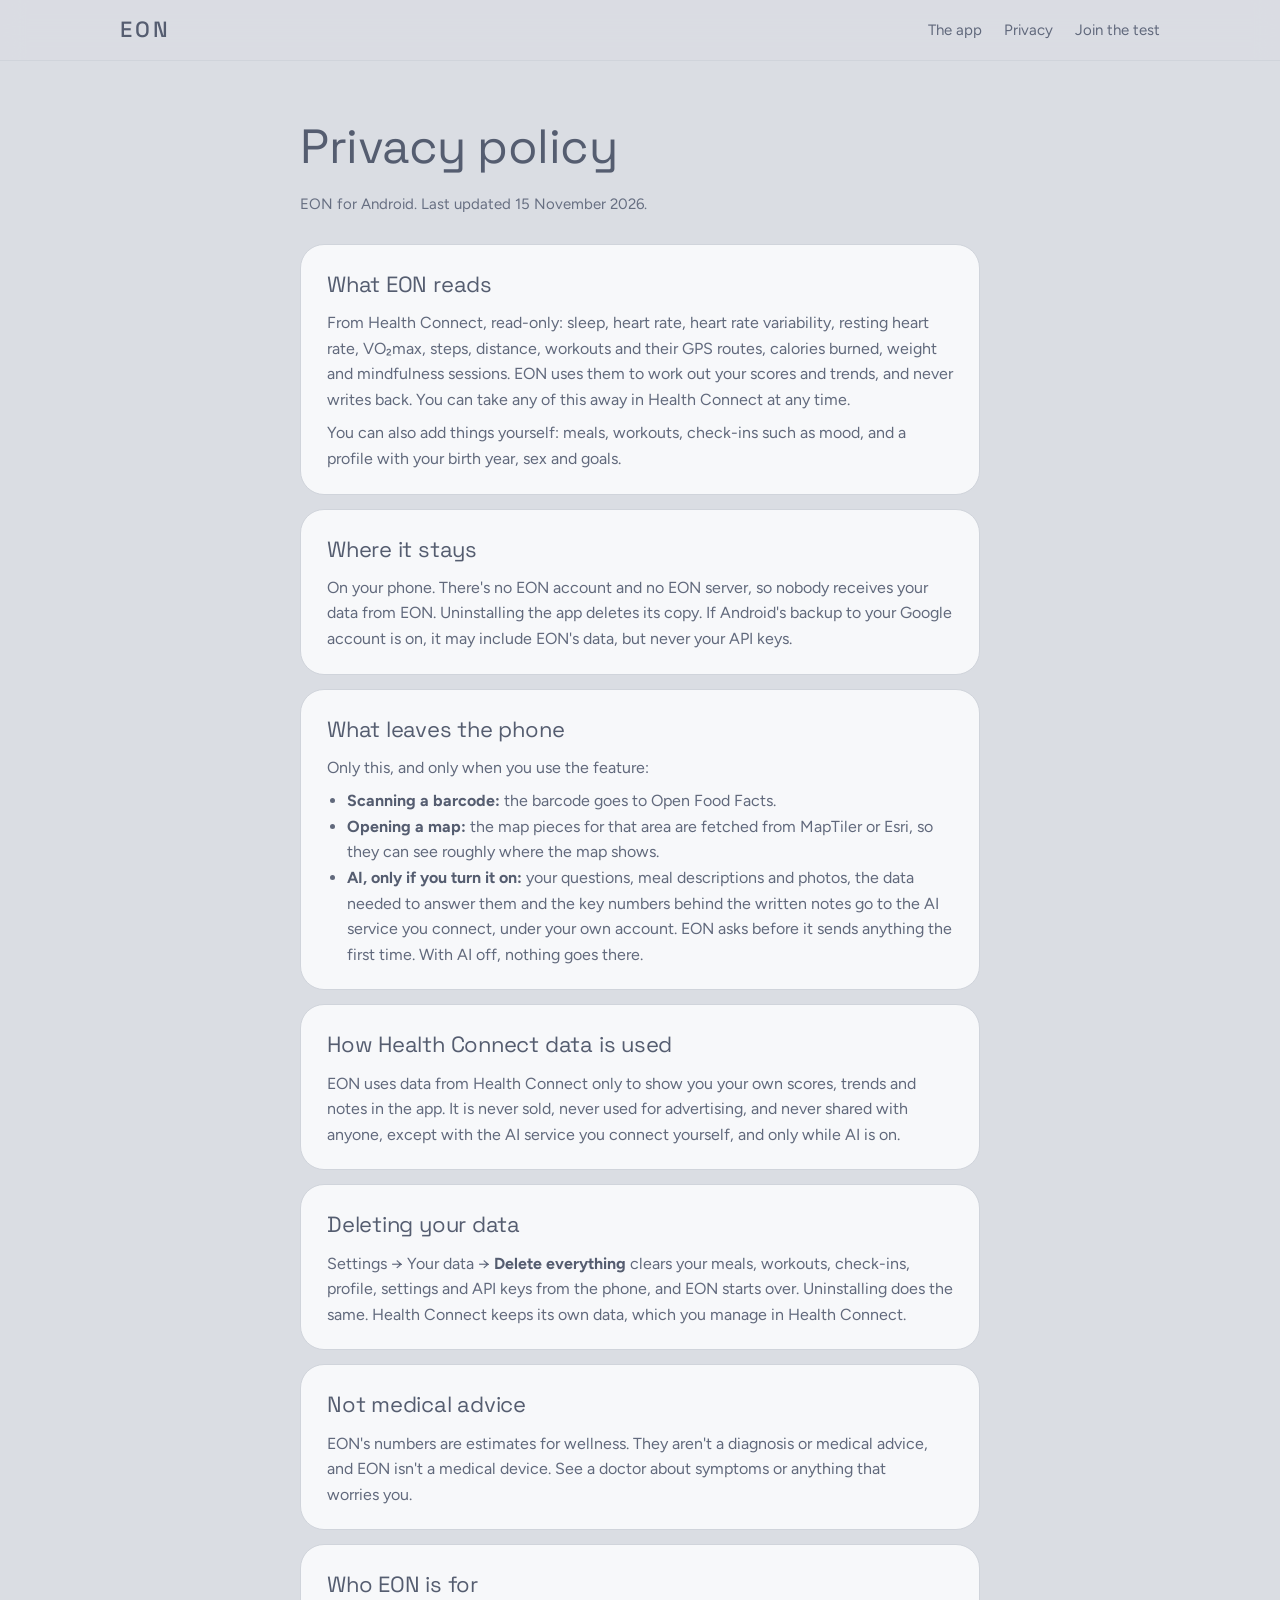
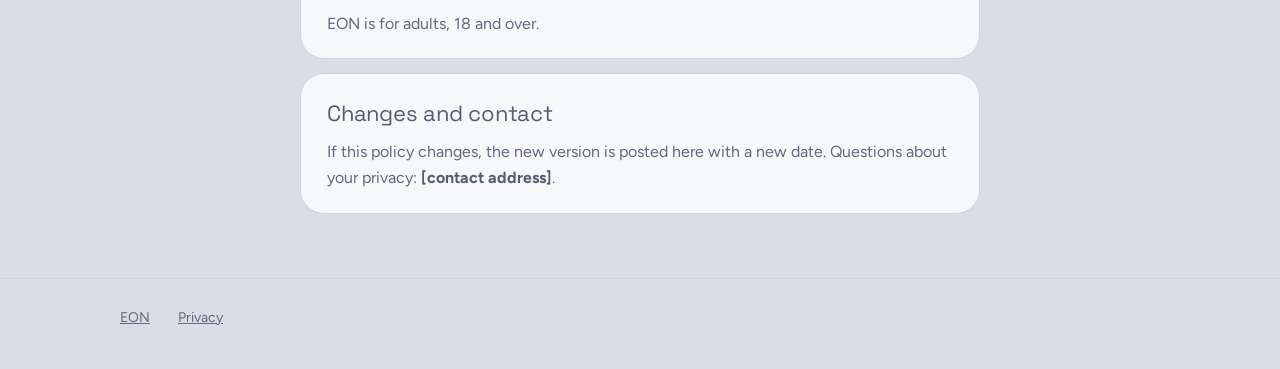
==== privacy.html @ 042eff28 "EON site: product page and privacy policy in the app's design, demo-data screenshots Co-Authored-By:" ====
<!doctype html>
<html lang="en">
  <head>
    <meta charset="utf-8" />
    <meta name="viewport" content="width=device-width, initial-scale=1" />
    <title>EON privacy policy</title>
    <meta name="description" content="What EON reads, where it stays and what leaves your phone." />
    <meta name="theme-color" content="#1c1d22" media="(prefers-color-scheme: dark)" />
    <meta name="theme-color" content="#dadde3" media="(prefers-color-scheme: light)" />
    <link rel="preconnect" href="https://fonts.googleapis.com" />
    <link rel="preconnect" href="https://fonts.gstatic.com" crossorigin />
    <link
      href="https://fonts.googleapis.com/css2?family=Space+Grotesk:wght@300;400;500&family=Figtree:wght@400;500;600;700&display=swap"
      rel="stylesheet"
    />
    <link rel="stylesheet" href="style.css" />
  </head>
  <body>
    <header class="top">
      <div class="wrap">
        <a class="word" href="./">EON</a>
        <nav>
          <a class="wide" href="./#launch">The app</a>
          <a href="privacy.html">Privacy</a>
          <a href="./#join">Join the test</a>
        </nav>
      </div>
    </header>

    <main class="wrap doc">
      <h1>Privacy policy</h1>
      <p class="date">EON for Android. Last updated 15 November 2026.</p>

      <section>
        <h2>What EON reads</h2>
        <p>
          From Health Connect, read-only: sleep, heart rate, heart rate variability, resting heart rate, VO₂max,
          steps, distance, workouts and their GPS routes, calories burned, weight and mindfulness sessions. EON uses
          them to work out your scores and trends, and never writes back. You can take any of this away in Health
          Connect at any time.
        </p>
        <p>
          You can also add things yourself: meals, workouts, check-ins such as mood, and a profile with your birth
          year, sex and goals.
        </p>
      </section>

      <section>
        <h2>Where it stays</h2>
        <p>
          On your phone. There's no EON account and no EON server, so nobody receives your data from EON.
          Uninstalling the app deletes its copy. If Android's backup to your Google account is on, it may include
          EON's data, but never your API keys.
        </p>
      </section>

      <section>
        <h2>What leaves the phone</h2>
        <p>Only this, and only when you use the feature:</p>
        <ul>
          <li><b>Scanning a barcode:</b> the barcode goes to Open Food Facts.</li>
          <li>
            <b>Opening a map:</b> the map pieces for that area are fetched from MapTiler or Esri, so they can see
            roughly where the map shows.
          </li>
          <li>
            <b>AI, only if you turn it on:</b> your questions, meal descriptions and photos, the data needed to answer
            them and the key numbers behind the written notes go to the AI service you connect, under your own
            account. EON asks before it sends anything the first time. With AI off, nothing goes there.
          </li>
        </ul>
      </section>

      <section>
        <h2>How Health Connect data is used</h2>
        <p>
          EON uses data from Health Connect only to show you your own scores, trends and notes in the app. It is never
          sold, never used for advertising, and never shared with anyone, except with the AI service you connect
          yourself, and only while AI is on.
        </p>
      </section>

      <section>
        <h2>Deleting your data</h2>
        <p>
          Settings → Your data → <b>Delete everything</b> clears your meals, workouts, check-ins, profile, settings and
          API keys from the phone, and EON starts over. Uninstalling does the same. Health Connect keeps its own data,
          which you manage in Health Connect.
        </p>
      </section>

      <section>
        <h2>Not medical advice</h2>
        <p>
          EON's numbers are estimates for wellness. They aren't a diagnosis or medical advice, and EON isn't a medical
          device. See a doctor about symptoms or anything that worries you.
        </p>
      </section>

      <section>
        <h2>Who EON is for</h2>
        <p>EON is for adults, 18 and over.</p>
      </section>

      <section>
        <h2>Changes and contact</h2>
        <p>
          If this policy changes, the new version is posted here with a new date. Questions about your privacy:
          <b>[contact address]</b>.
        </p>
      </section>
    </main>

    <footer>
      <div class="wrap">
        <a href="./">EON</a>
        <a href="privacy.html">Privacy</a>
      </div>
    </footer>
  </body>
</html>
---- style.css ----
/* EON's own design, copied from the app's src/theme.ts: the same grounds, greys, area colours and
   type. Dark is the default, as in the app; daylight follows the visitor's system setting. */
*,
*::before,
*::after {
  box-sizing: border-box;
}

:root {
  color-scheme: dark;
  --sunk: #16171b;
  --bg: #1c1d22;
  --well: #212228;
  --card: #272930;
  --raised: #30333b;
  --line: #383b45;
  --dim: #9da1ad;
  --sub: #bec2cc;
  --body: #dde0e7;
  --ink: #f5f6f9;
  --flare: #ffb45c;
  --ember: #e2531c;
  /* the four areas: activity, health, calm (sleep), food */
  --active: #5fd39a;
  --health: #ff6b8b;
  --calm: #6f9bff;
  --food: #e8c07d;
  /* how strongly the areas tint and glow a card */
  --wash: 0.16;
  --glow: 0.28;
  --shadow: 0 1px 0 rgba(255, 255, 255, 0.04) inset, 0 12px 40px rgba(0, 0, 0, 0.35);
  --display: 'Space Grotesk', Figtree, sans-serif;
  --text: Figtree, system-ui, sans-serif;
}

@media (prefers-color-scheme: light) {
  :root {
    color-scheme: light;
    --sunk: #cdd1d8;
    --bg: #dadde3;
    --well: #d3d7dd;
    --card: #f7f8fa;
    --raised: #e3e6eb;
    --line: #d0d4db;
    --dim: #676f82;
    --sub: #61697c;
    --body: #5b6377;
    --ink: #555d70;
    --flare: #9d3710;
    --ember: #b8431a;
    --active: #0d673b;
    --health: #a72645;
    --calm: #2d55ae;
    --food: #795118;
    --wash: 0.12;
    --glow: 0.22;
    --shadow: 0 1px 2px rgba(74, 80, 104, 0.12), 0 14px 40px rgba(74, 80, 104, 0.16);
  }
}

html {
  background: var(--bg);
  scroll-behavior: smooth;
}
body {
  margin: 0;
  background: var(--bg);
  color: var(--body);
  font-family: var(--text);
  font-size: 17px;
  line-height: 1.6;
  -webkit-font-smoothing: antialiased;
}
img {
  display: block;
  max-width: 100%;
  height: auto;
}
a {
  color: var(--ink);
}
h1,
h2,
h3 {
  font-family: var(--display);
  font-weight: 400;
  color: var(--ink);
  letter-spacing: -0.01em;
  text-wrap: balance;
}
p {
  text-wrap: pretty;
}

.wrap {
  max-width: 1080px;
  margin: 0 auto;
  padding: 0 20px;
}

/* ---- top bar ---- */
.top {
  position: sticky;
  top: 0;
  z-index: 10;
  background: color-mix(in srgb, var(--bg) 86%, transparent);
  backdrop-filter: blur(12px);
  border-bottom: 1px solid var(--line);
}
.top .wrap {
  display: flex;
  align-items: center;
  gap: 24px;
  height: 60px;
}
.word {
  font-family: var(--display);
  font-size: 22px;
  font-weight: 500;
  letter-spacing: 0.14em;
  color: var(--ink);
  text-decoration: none;
}
.top nav {
  margin-left: auto;
  display: flex;
  gap: 22px;
  font-size: 15px;
}
.top nav a {
  color: var(--sub);
  text-decoration: none;
}
.top nav a:hover {
  color: var(--ink);
}

/* ---- hero ---- */
.hero {
  display: grid;
  grid-template-columns: 1.1fr 0.9fr;
  gap: 48px;
  align-items: center;
  padding: 72px 0 40px;
}
.hero h1 {
  font-size: clamp(40px, 6vw, 64px);
  line-height: 1.05;
  margin: 0;
}
.hero h1 em {
  font-style: normal;
  color: var(--flare);
}
.lede {
  font-size: 19px;
  color: var(--sub);
  margin: 22px 0 30px;
  max-width: 34em;
}
.button {
  display: inline-block;
  padding: 14px 24px;
  border-radius: 999px;
  background: var(--ink);
  color: var(--bg);
  font-weight: 600;
  text-decoration: none;
}
.note {
  display: block;
  margin-top: 12px;
  font-size: 14px;
  color: var(--dim);
}

/* a screenshot in a phone's rounded frame */
.phone {
  display: block;
  width: 100%;
  border-radius: 34px;
  overflow: hidden;
  border: 6px solid var(--sunk);
  box-shadow: var(--shadow);
  background: var(--sunk);
  max-width: 330px;
  margin: 0 auto;
}
.hero .phone {
  max-width: 340px;
  box-shadow: var(--shadow), 0 0 120px rgba(226, 83, 28, calc(var(--glow) * 0.8));
}

/* ---- three plain facts under the hero ---- */
.facts {
  display: grid;
  grid-template-columns: repeat(3, 1fr);
  gap: 16px;
  padding: 24px 0 64px;
}
.fact {
  background: var(--card);
  border: 1px solid var(--line);
  border-radius: 24px;
  padding: 20px 22px;
}
.fact b {
  display: block;
  font-family: var(--display);
  font-weight: 500;
  font-size: 18px;
  color: var(--ink);
}
.fact span {
  font-size: 15px;
  color: var(--sub);
}

/* ---- the four tabs ---- */
.area {
  --hue: var(--active);
  display: grid;
  grid-template-columns: 1fr 1fr;
  gap: 48px;
  align-items: center;
  margin: 0 0 32px;
  padding: 48px;
  border-radius: 32px;
  border: 1px solid color-mix(in srgb, var(--hue) 30%, var(--line));
  background:
    radial-gradient(120% 80% at 0% 0%, color-mix(in srgb, var(--hue) calc(var(--wash) * 100%), transparent), transparent 70%),
    var(--card);
  box-shadow: var(--shadow);
}
.area.flip .copy {
  order: 2;
}
.area .phone {
  box-shadow: var(--shadow), 0 0 90px color-mix(in srgb, var(--hue) calc(var(--glow) * 100%), transparent);
}
.kicker {
  font-size: 14px;
  font-weight: 600;
  letter-spacing: 0.08em;
  text-transform: uppercase;
  color: var(--hue);
}
.area h2 {
  font-size: clamp(30px, 4vw, 40px);
  line-height: 1.1;
  margin: 8px 0 16px;
}
.area ul {
  margin: 18px 0 0;
  padding: 0;
  list-style: none;
}
.area li {
  padding: 10px 0;
  border-top: 1px solid var(--line);
  color: var(--sub);
  font-size: 16px;
}
.area li b {
  color: var(--ink);
  font-weight: 600;
}
.launch {
  --hue: var(--health);
}
.probe {
  --hue: var(--calm);
}
.thrust {
  --hue: var(--active);
}
.orbit {
  --hue: var(--flare);
}

/* ---- privacy and AI ---- */
.band {
  padding: 56px 0 24px;
}
.band h2 {
  font-size: clamp(30px, 4vw, 40px);
  margin: 0 0 8px;
}
.band > p {
  color: var(--sub);
  max-width: 40em;
  margin: 0 0 28px;
}
.cards {
  display: grid;
  grid-template-columns: repeat(3, 1fr);
  gap: 16px;
}
.card {
  background: var(--card);
  border: 1px solid var(--line);
  border-radius: 24px;
  padding: 22px 24px;
}
.card h3 {
  font-size: 20px;
  margin: 0 0 6px;
}
.card p {
  margin: 0;
  font-size: 15px;
  color: var(--sub);
}

.join {
  margin: 56px 0 0;
  padding: 48px;
  border-radius: 32px;
  text-align: center;
  background:
    radial-gradient(90% 120% at 50% 0%, rgba(226, 83, 28, calc(var(--wash) * 1.1)), transparent 70%),
    var(--card);
  border: 1px solid var(--line);
}
.join h2 {
  font-size: clamp(30px, 4vw, 40px);
  margin: 0 0 10px;
}
.join p {
  color: var(--sub);
  max-width: 34em;
  margin: 0 auto 26px;
}

footer {
  margin-top: 64px;
  padding: 28px 0 40px;
  border-top: 1px solid var(--line);
  font-size: 14px;
  color: var(--dim);
}
footer .wrap {
  display: flex;
  flex-wrap: wrap;
  gap: 12px 28px;
}
footer a {
  color: var(--sub);
}
footer .fine {
  flex-basis: 100%;
}

/* ---- the privacy policy ---- */
.doc {
  max-width: 720px;
  padding-top: 48px;
}
.doc h1 {
  font-size: clamp(36px, 5vw, 48px);
  margin: 0 0 6px;
}
.doc .date {
  color: var(--dim);
  font-size: 15px;
  margin: 0 0 28px;
}
.doc section {
  background: var(--card);
  border: 1px solid var(--line);
  border-radius: 24px;
  padding: 22px 26px;
  margin: 0 0 14px;
}
.doc h2 {
  font-size: 22px;
  margin: 0 0 6px;
}
.doc section p,
.doc section li {
  color: var(--sub);
  font-size: 16px;
}
.doc section p {
  margin: 8px 0 0;
}
.doc b {
  color: var(--ink);
}
.doc ul {
  margin: 8px 0 0;
  padding-left: 20px;
}

/* ---- phones ---- */
@media (max-width: 820px) {
  body {
    font-size: 16px;
  }
  .top nav {
    gap: 16px;
    font-size: 14px;
  }
  .top nav .wide {
    display: none;
  }
  .hero,
  .area {
    grid-template-columns: 1fr;
    gap: 32px;
  }
  .hero {
    padding: 44px 0 24px;
  }
  .area {
    padding: 28px 22px;
    border-radius: 28px;
  }
  .area.flip .copy {
    order: 0;
  }
  .facts,
  .cards {
    grid-template-columns: 1fr;
  }
  .phone {
    max-width: 280px;
    border-radius: 30px;
  }
  .join {
    padding: 32px 22px;
  }
}
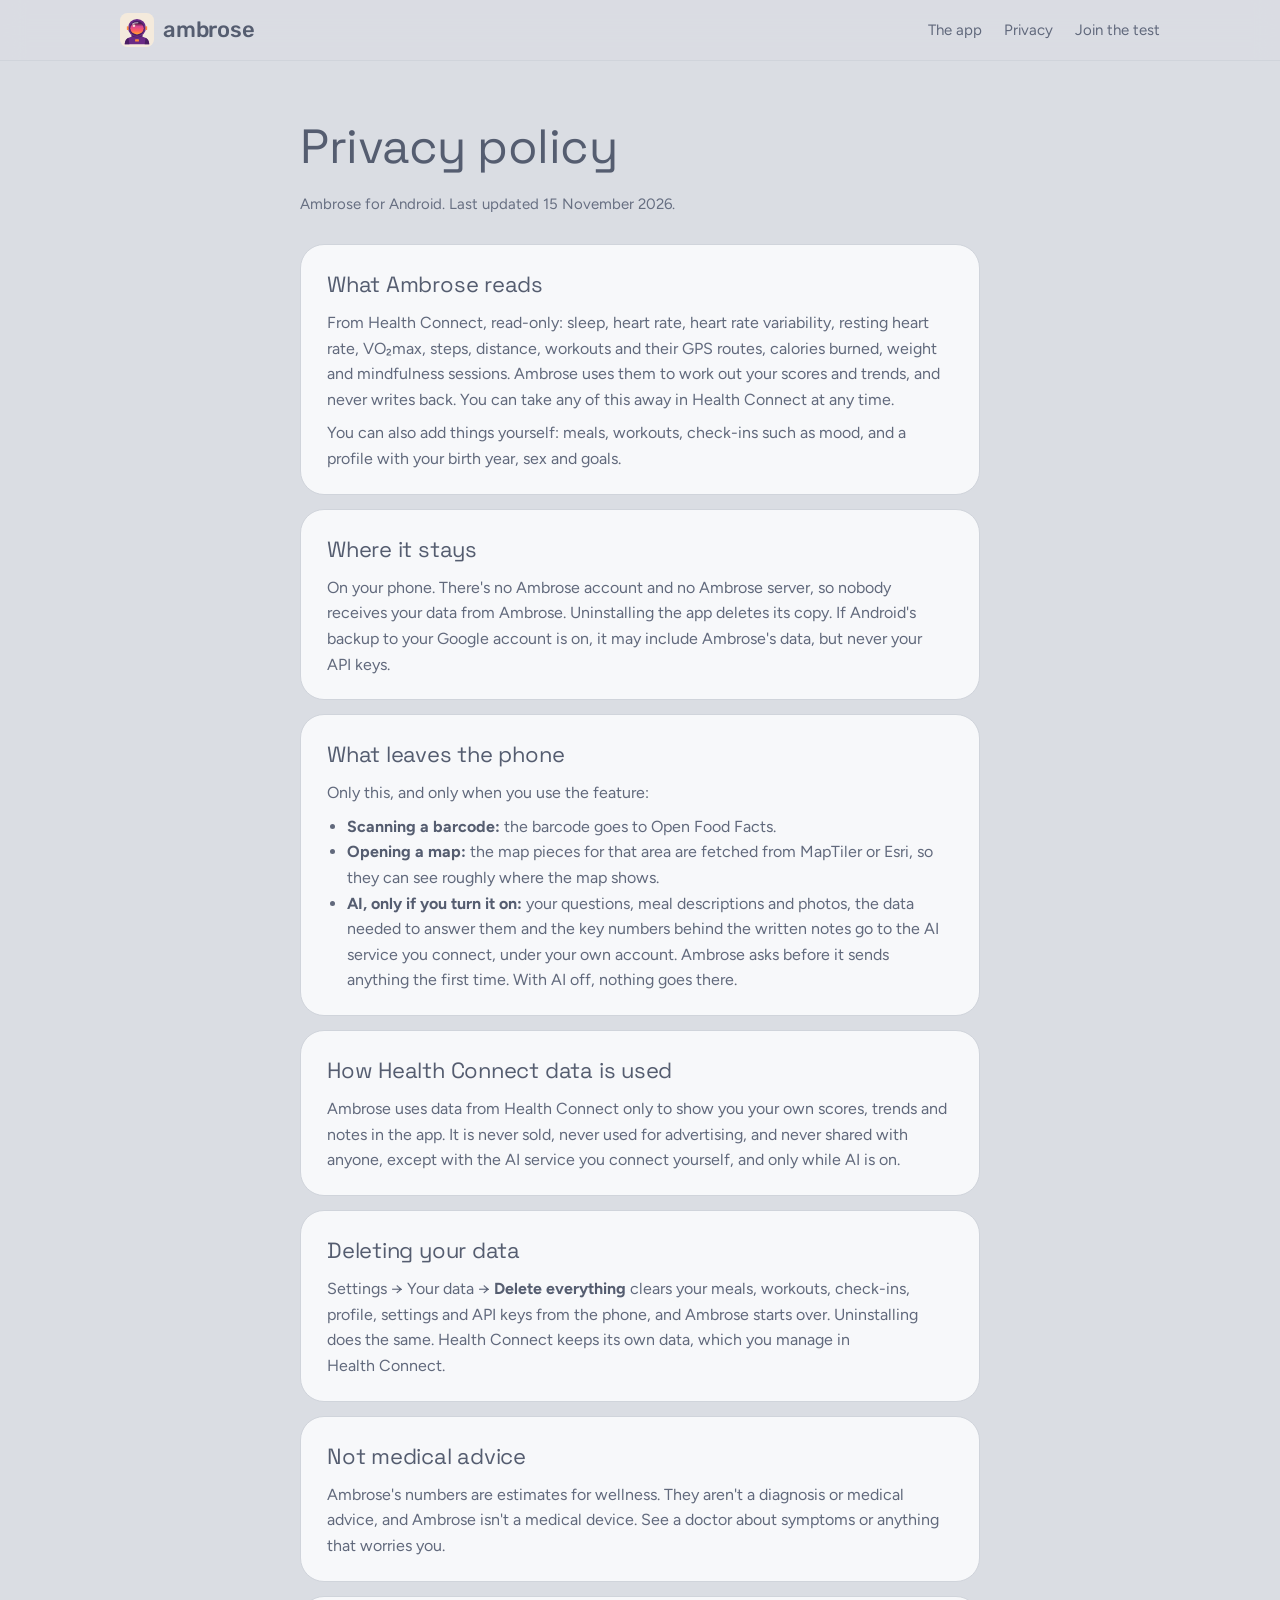
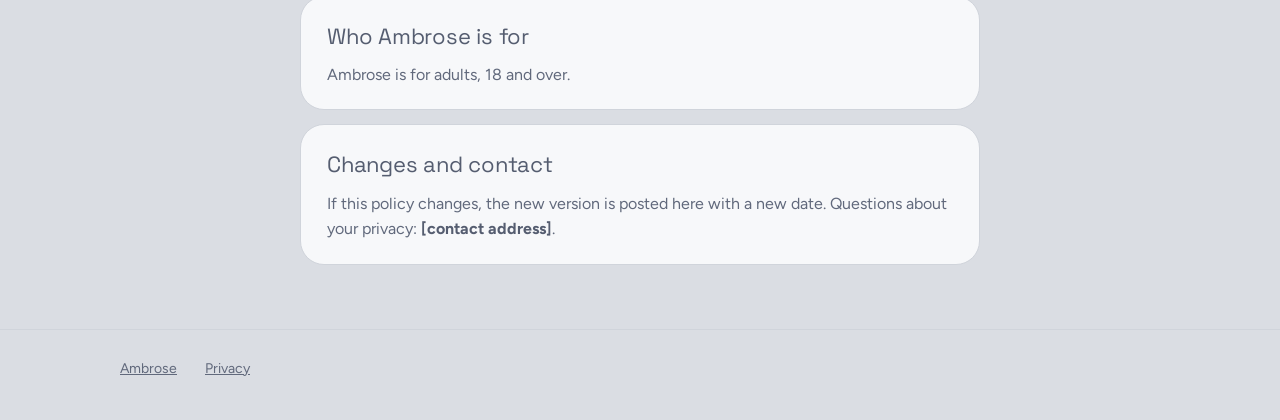
==== commit c8d7e219: "Ambrose: the site renamed, with the helmet mark and pictures of the current app Screenshots retaken " ====
--- a/privacy.html
+++ b/privacy.html
@@ -3,22 +3,23 @@
   <head>
     <meta charset="utf-8" />
     <meta name="viewport" content="width=device-width, initial-scale=1" />
-    <title>EON privacy policy</title>
-    <meta name="description" content="What EON reads, where it stays and what leaves your phone." />
+    <title>Ambrose privacy policy</title>
+    <meta name="description" content="What Ambrose reads, where it stays and what leaves your phone." />
     <meta name="theme-color" content="#1c1d22" media="(prefers-color-scheme: dark)" />
     <meta name="theme-color" content="#dadde3" media="(prefers-color-scheme: light)" />
     <link rel="preconnect" href="https://fonts.googleapis.com" />
     <link rel="preconnect" href="https://fonts.gstatic.com" crossorigin />
     <link
-      href="https://fonts.googleapis.com/css2?family=Space+Grotesk:wght@300;400;500&family=Figtree:wght@400;500;600;700&display=swap"
+      href="https://fonts.googleapis.com/css2?family=Space+Grotesk:wght@300;400;500&family=Figtree:wght@400;500;600;700&family=Rubik:wght@500;600&display=swap"
       rel="stylesheet"
     />
+    <link rel="icon" href="mark.svg" type="image/svg+xml" />
     <link rel="stylesheet" href="style.css" />
   </head>
   <body>
     <header class="top">
       <div class="wrap">
-        <a class="word" href="./">EON</a>
+        <a class="word" href="./"><img src="mark.svg" alt="" width="34" height="34" />ambrose</a>
         <nav>
           <a class="wide" href="./#launch">The app</a>
           <a href="privacy.html">Privacy</a>
@@ -29,13 +30,13 @@
 
     <main class="wrap doc">
       <h1>Privacy policy</h1>
-      <p class="date">EON for Android. Last updated 15 November 2026.</p>
+      <p class="date">Ambrose for Android. Last updated 15 November 2026.</p>
 
       <section>
-        <h2>What EON reads</h2>
+        <h2>What Ambrose reads</h2>
         <p>
           From Health Connect, read-only: sleep, heart rate, heart rate variability, resting heart rate, VO₂max,
-          steps, distance, workouts and their GPS routes, calories burned, weight and mindfulness sessions. EON uses
+          steps, distance, workouts and their GPS routes, calories burned, weight and mindfulness sessions. Ambrose uses
           them to work out your scores and trends, and never writes back. You can take any of this away in Health
           Connect at any time.
         </p>
@@ -48,9 +49,9 @@
       <section>
         <h2>Where it stays</h2>
         <p>
-          On your phone. There's no EON account and no EON server, so nobody receives your data from EON.
+          On your phone. There's no Ambrose account and no Ambrose server, so nobody receives your data from Ambrose.
           Uninstalling the app deletes its copy. If Android's backup to your Google account is on, it may include
-          EON's data, but never your API keys.
+          Ambrose's data, but never your API keys.
         </p>
       </section>
 
@@ -66,7 +67,7 @@
           <li>
             <b>AI, only if you turn it on:</b> your questions, meal descriptions and photos, the data needed to answer
             them and the key numbers behind the written notes go to the AI service you connect, under your own
-            account. EON asks before it sends anything the first time. With AI off, nothing goes there.
+            account. Ambrose asks before it sends anything the first time. With AI off, nothing goes there.
           </li>
         </ul>
       </section>
@@ -74,7 +75,7 @@
       <section>
         <h2>How Health Connect data is used</h2>
         <p>
-          EON uses data from Health Connect only to show you your own scores, trends and notes in the app. It is never
+          Ambrose uses data from Health Connect only to show you your own scores, trends and notes in the app. It is never
           sold, never used for advertising, and never shared with anyone, except with the AI service you connect
           yourself, and only while AI is on.
         </p>
@@ -84,7 +85,7 @@
         <h2>Deleting your data</h2>
         <p>
           Settings → Your data → <b>Delete everything</b> clears your meals, workouts, check-ins, profile, settings and
-          API keys from the phone, and EON starts over. Uninstalling does the same. Health Connect keeps its own data,
+          API keys from the phone, and Ambrose starts over. Uninstalling does the same. Health Connect keeps its own data,
           which you manage in Health Connect.
         </p>
       </section>
@@ -92,14 +93,14 @@
       <section>
         <h2>Not medical advice</h2>
         <p>
-          EON's numbers are estimates for wellness. They aren't a diagnosis or medical advice, and EON isn't a medical
+          Ambrose's numbers are estimates for wellness. They aren't a diagnosis or medical advice, and Ambrose isn't a medical
           device. See a doctor about symptoms or anything that worries you.
         </p>
       </section>
 
       <section>
-        <h2>Who EON is for</h2>
-        <p>EON is for adults, 18 and over.</p>
+        <h2>Who Ambrose is for</h2>
+        <p>Ambrose is for adults, 18 and over.</p>
       </section>
 
       <section>
@@ -113,7 +114,7 @@
 
     <footer>
       <div class="wrap">
-        <a href="./">EON</a>
+        <a href="./">Ambrose</a>
         <a href="privacy.html">Privacy</a>
       </div>
     </footer>
--- a/style.css
+++ b/style.css
@@ -1,4 +1,4 @@
-/* EON's own design, copied from the app's src/theme.ts: the same grounds, greys, area colours and
+/* Ambrose's own design, copied from the app's src/theme.ts: the same grounds, greys, area colours and
    type. Dark is the default, as in the app; daylight follows the visitor's system setting. */
 *,
 *::before,
@@ -113,11 +113,15 @@
   gap: 24px;
   height: 60px;
 }
+/* the app's wordmark: the helmet and the name in lower case, in Rubik */
 .word {
-  font-family: var(--display);
+  display: flex;
+  align-items: center;
+  gap: 9px;
+  font-family: Rubik, system-ui, sans-serif;
   font-size: 22px;
   font-weight: 500;
-  letter-spacing: 0.14em;
+  letter-spacing: -0.01em;
   color: var(--ink);
   text-decoration: none;
 }
@@ -266,7 +270,13 @@
   font-weight: 600;
 }
 .launch {
+  --hue: var(--flare);
+}
+.energy {
   --hue: var(--health);
+}
+.food {
+  --hue: var(--food);
 }
 .probe {
   --hue: var(--calm);
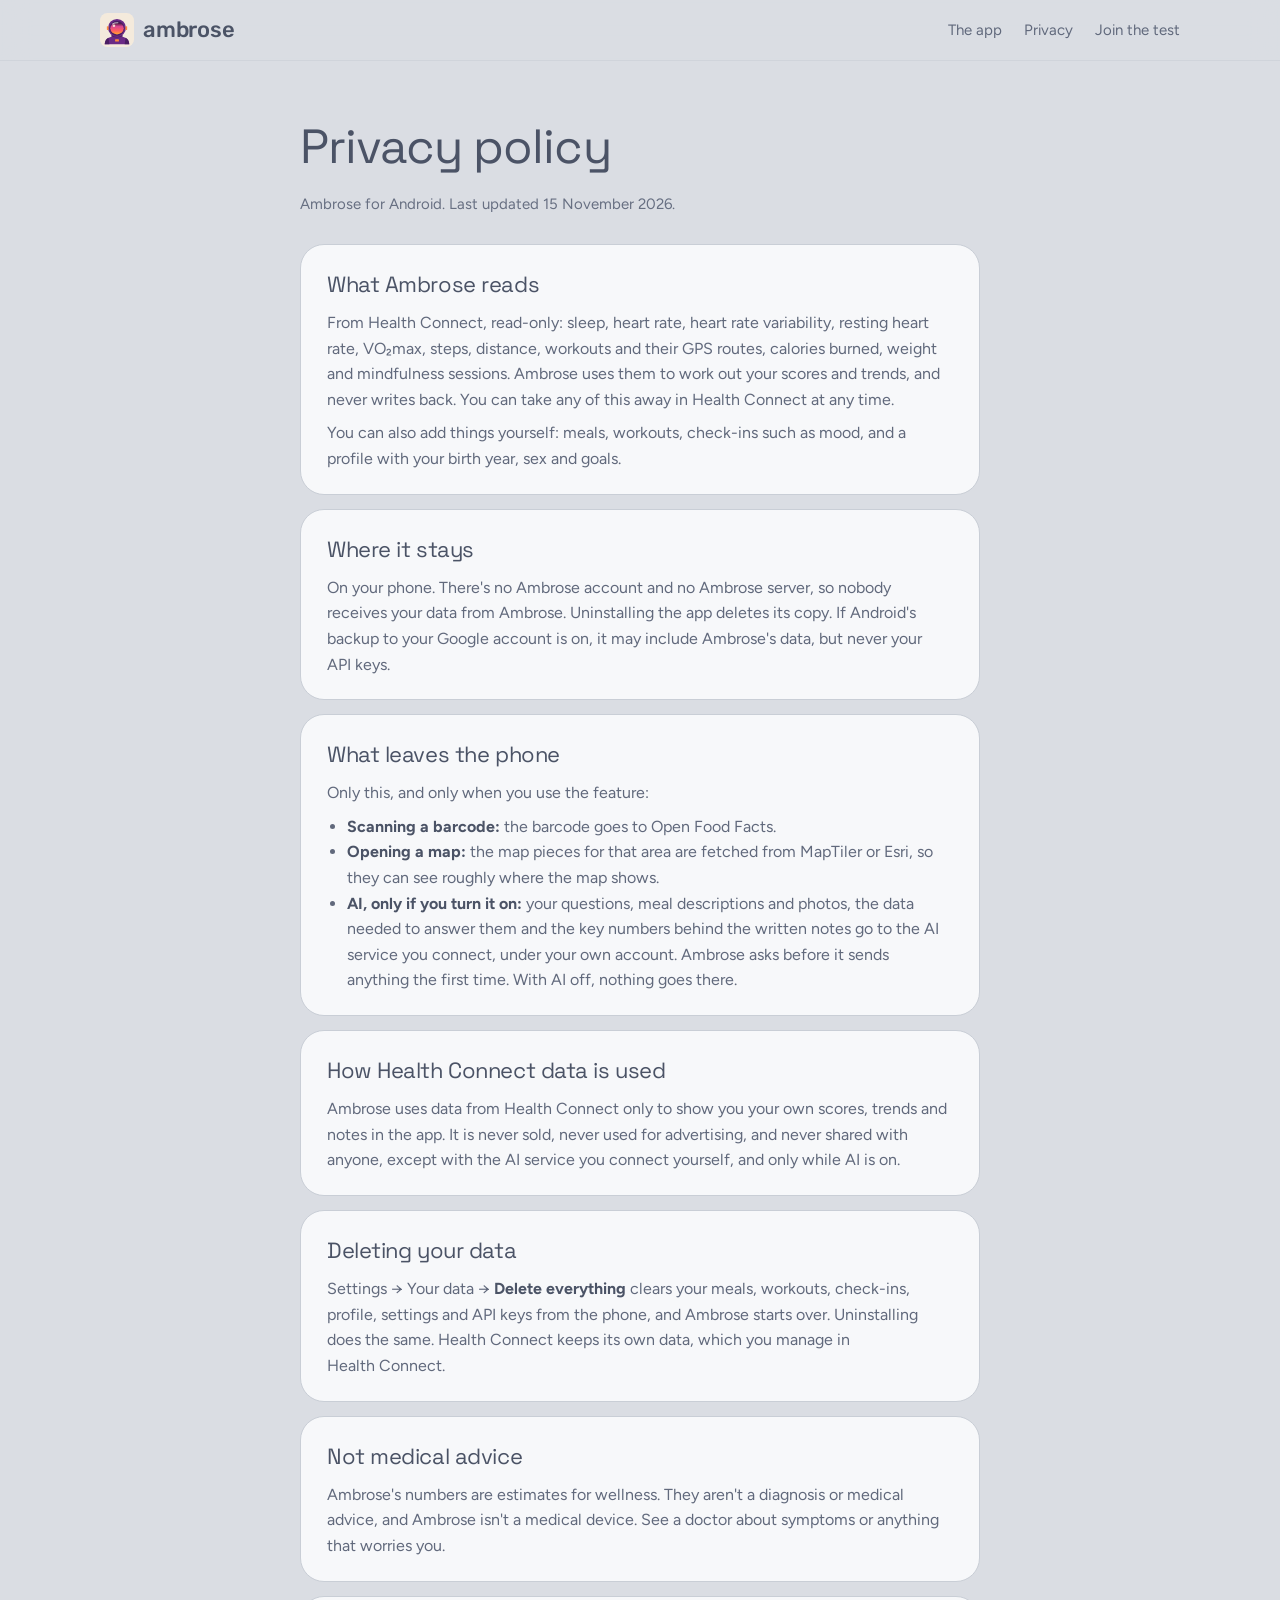
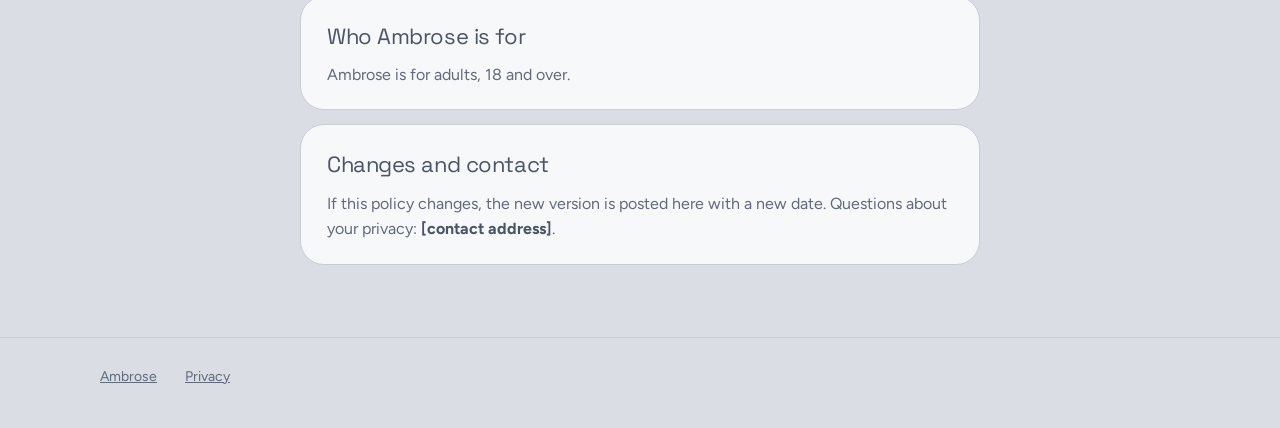
==== commit d3d66ad5: "Rebuilt from pieces of the app: cut-out cards, switchers, seasons, sources The page no longer shows " ====
--- a/privacy.html
+++ b/privacy.html
@@ -4,6 +4,7 @@
     <meta charset="utf-8" />
     <meta name="viewport" content="width=device-width, initial-scale=1" />
     <title>Ambrose privacy policy</title>
+    <meta name="robots" content="noai, noimageai" />
     <meta name="description" content="What Ambrose reads, where it stays and what leaves your phone." />
     <meta name="theme-color" content="#1c1d22" media="(prefers-color-scheme: dark)" />
     <meta name="theme-color" content="#dadde3" media="(prefers-color-scheme: light)" />
--- a/style.css
+++ b/style.css
@@ -1,5 +1,6 @@
-/* Ambrose's own design, copied from the app's src/theme.ts: the same grounds, greys, area colours and
-   type. Dark is the default, as in the app; daylight follows the visitor's system setting. */
+/* Ambrose's own design, from the app's src/theme.ts: the same grounds, greys, area colours and type.
+   The page's ground is the app's ground, so the pieces cut from the app sit on it as they do in the
+   app. Dark is the default, as in the app; daylight follows the visitor's system setting. */
 *,
 *::before,
 *::after {
@@ -10,27 +11,32 @@
   color-scheme: dark;
   --sunk: #16171b;
   --bg: #1c1d22;
-  --well: #212228;
   --card: #272930;
-  --raised: #30333b;
   --line: #383b45;
   --dim: #9da1ad;
   --sub: #bec2cc;
   --body: #dde0e7;
   --ink: #f5f6f9;
+  /* each area's colour as text (deep by day) ... */
   --flare: #ffb45c;
-  --ember: #e2531c;
-  /* the four areas: activity, health, calm (sleep), food */
   --active: #5fd39a;
   --health: #ff6b8b;
   --calm: #6f9bff;
   --food: #e8c07d;
-  /* how strongly the areas tint and glow a card */
-  --wash: 0.16;
-  --glow: 0.28;
-  --shadow: 0 1px 0 rgba(255, 255, 255, 0.04) inset, 0 12px 40px rgba(0, 0, 0, 0.35);
+  --orbit: #6fdba6;
+  /* ... and as light, for glows, the same in both themes */
+  --flare-b: #ffb45c;
+  --active-b: #5fd39a;
+  --health-b: #ff6b8b;
+  --calm-b: #6f9bff;
+  --food-b: #e8c07d;
+  --orbit-b: #5fd39a;
+  --glow: 0.3;
+  --shadow: 0 1px 0 rgba(255, 255, 255, 0.05) inset, 0 18px 50px rgba(0, 0, 0, 0.45);
   --display: 'Space Grotesk', Figtree, sans-serif;
   --text: Figtree, system-ui, sans-serif;
+  /* how large the pieces from the app are drawn: 1 is their size on a phone */
+  --k: 1.12;
 }
 
 @media (prefers-color-scheme: light) {
@@ -38,23 +44,20 @@
     color-scheme: light;
     --sunk: #cdd1d8;
     --bg: #dadde3;
-    --well: #d3d7dd;
     --card: #f7f8fa;
-    --raised: #e3e6eb;
-    --line: #d0d4db;
+    --line: #c9ced6;
     --dim: #676f82;
     --sub: #61697c;
     --body: #5b6377;
-    --ink: #555d70;
+    --ink: #4b5366;
     --flare: #9d3710;
-    --ember: #b8431a;
     --active: #0d673b;
     --health: #a72645;
     --calm: #2d55ae;
     --food: #795118;
-    --wash: 0.12;
-    --glow: 0.22;
-    --shadow: 0 1px 2px rgba(74, 80, 104, 0.12), 0 14px 40px rgba(74, 80, 104, 0.16);
+    --orbit: #0d673b;
+    --glow: 0.42;
+    --shadow: 0 1px 2px rgba(74, 80, 104, 0.12), 0 18px 46px rgba(74, 80, 104, 0.2);
   }
 }
 
@@ -70,6 +73,7 @@
   font-size: 17px;
   line-height: 1.6;
   -webkit-font-smoothing: antialiased;
+  overflow-x: hidden;
 }
 img {
   display: block;
@@ -85,15 +89,15 @@
   font-family: var(--display);
   font-weight: 400;
   color: var(--ink);
-  letter-spacing: -0.01em;
+  letter-spacing: -0.02em;
   text-wrap: balance;
+  margin: 0;
 }
 p {
   text-wrap: pretty;
 }
-
 .wrap {
-  max-width: 1080px;
+  max-width: 1120px;
   margin: 0 auto;
   padding: 0 20px;
 }
@@ -103,9 +107,9 @@
   position: sticky;
   top: 0;
   z-index: 10;
-  background: color-mix(in srgb, var(--bg) 86%, transparent);
-  backdrop-filter: blur(12px);
-  border-bottom: 1px solid var(--line);
+  background: color-mix(in srgb, var(--bg) 82%, transparent);
+  backdrop-filter: blur(14px);
+  border-bottom: 1px solid color-mix(in srgb, var(--line) 60%, transparent);
 }
 .top .wrap {
   display: flex;
@@ -128,6 +132,7 @@
 .top nav {
   margin-left: auto;
   display: flex;
+  align-items: center;
   gap: 22px;
   font-size: 15px;
 }
@@ -138,33 +143,17 @@
 .top nav a:hover {
   color: var(--ink);
 }
-
-/* ---- hero ---- */
-.hero {
-  display: grid;
-  grid-template-columns: 1.1fr 0.9fr;
-  gap: 48px;
-  align-items: center;
-  padding: 72px 0 40px;
-}
-.hero h1 {
-  font-size: clamp(40px, 6vw, 64px);
-  line-height: 1.05;
-  margin: 0;
-}
-.hero h1 em {
-  font-style: normal;
-  color: var(--flare);
-}
-.lede {
-  font-size: 19px;
-  color: var(--sub);
-  margin: 22px 0 30px;
-  max-width: 34em;
-}
+.top nav .pill {
+  color: var(--bg);
+  background: var(--ink);
+  padding: 7px 14px;
+  border-radius: 999px;
+  font-weight: 600;
+}
+
 .button {
   display: inline-block;
-  padding: 14px 24px;
+  padding: 14px 26px;
   border-radius: 999px;
   background: var(--ink);
   color: var(--bg);
@@ -172,136 +161,350 @@
   text-decoration: none;
 }
 .note {
-  display: block;
-  margin-top: 12px;
   font-size: 14px;
   color: var(--dim);
 }
 
-/* a screenshot in a phone's rounded frame */
-.phone {
-  display: block;
-  width: 100%;
-  border-radius: 34px;
+/* ---- a piece cut from the app, at its phone size times --k ---- */
+.piece {
+  width: calc(var(--w) * 1px * var(--k));
+  max-width: 100%;
+  border-radius: calc(var(--r, 0) * 1px * var(--k));
+}
+/* a card: lifted off the ground, with its area's light behind it */
+.piece:not(.soft) {
+  box-shadow: var(--shadow), 0 0 70px color-mix(in srgb, var(--halo, transparent) calc(var(--glow) * 60%), transparent);
+}
+/* a stretch of the app's own ground (the rings, the globe, the hologram): its edges fade into the page */
+.piece.soft {
+  -webkit-mask-image:
+    linear-gradient(to right, transparent, #000 7%, #000 93%, transparent),
+    linear-gradient(to bottom, transparent, #000 7%, #000 93%, transparent);
+  -webkit-mask-composite: source-in;
+  mask-image:
+    linear-gradient(to right, transparent, #000 7%, #000 93%, transparent),
+    linear-gradient(to bottom, transparent, #000 7%, #000 93%, transparent);
+  mask-composite: intersect;
+}
+
+/* ---- hero ---- */
+.hero {
+  position: relative;
+  padding: 72px 0 40px;
+  text-align: center;
   overflow: hidden;
-  border: 6px solid var(--sunk);
-  box-shadow: var(--shadow);
-  background: var(--sunk);
-  max-width: 330px;
-  margin: 0 auto;
-}
-.hero .phone {
-  max-width: 340px;
-  box-shadow: var(--shadow), 0 0 120px rgba(226, 83, 28, calc(var(--glow) * 0.8));
-}
-
-/* ---- three plain facts under the hero ---- */
-.facts {
-  display: grid;
-  grid-template-columns: repeat(3, 1fr);
-  gap: 16px;
-  padding: 24px 0 64px;
-}
-.fact {
-  background: var(--card);
-  border: 1px solid var(--line);
-  border-radius: 24px;
-  padding: 20px 22px;
-}
-.fact b {
-  display: block;
-  font-family: var(--display);
-  font-weight: 500;
-  font-size: 18px;
-  color: var(--ink);
-}
-.fact span {
-  font-size: 15px;
-  color: var(--sub);
-}
-
-/* ---- the four tabs ---- */
-.area {
-  --hue: var(--active);
-  display: grid;
-  grid-template-columns: 1fr 1fr;
-  gap: 48px;
+}
+/* a faint starfield by night, nothing by day */
+.stars {
+  position: absolute;
+  inset: 0;
+  pointer-events: none;
+  opacity: 0.55;
+  background-image:
+    radial-gradient(1px 1px at 12% 18%, #fff, transparent 60%),
+    radial-gradient(1px 1px at 27% 62%, #fff, transparent 60%),
+    radial-gradient(1.5px 1.5px at 41% 12%, #fff, transparent 60%),
+    radial-gradient(1px 1px at 58% 38%, #fff, transparent 60%),
+    radial-gradient(1px 1px at 69% 8%, #fff, transparent 60%),
+    radial-gradient(1.5px 1.5px at 83% 52%, #fff, transparent 60%),
+    radial-gradient(1px 1px at 91% 22%, #fff, transparent 60%),
+    radial-gradient(1px 1px at 6% 78%, #fff, transparent 60%),
+    radial-gradient(1px 1px at 36% 88%, #fff, transparent 60%),
+    radial-gradient(1px 1px at 76% 80%, #fff, transparent 60%),
+    radial-gradient(60% 50% at 50% 70%, rgba(226, 83, 28, 0.12), transparent 70%);
+}
+@media (prefers-color-scheme: light) {
+  .stars {
+    opacity: 1;
+    background-image: radial-gradient(60% 50% at 50% 70%, rgba(255, 180, 92, 0.28), transparent 70%);
+  }
+}
+.hero-in {
+  position: relative;
+}
+.hero h1 {
+  font-size: clamp(42px, 7.2vw, 84px);
+  line-height: 1.02;
+}
+.hero h1 span {
+  color: var(--dim);
+}
+.lede {
+  font-size: clamp(17px, 2vw, 21px);
+  color: var(--sub);
+  max-width: 34em;
+  margin: 22px auto 28px;
+}
+.cta {
+  display: flex;
+  flex-direction: column;
   align-items: center;
-  margin: 0 0 32px;
-  padding: 48px;
-  border-radius: 32px;
-  border: 1px solid color-mix(in srgb, var(--hue) 30%, var(--line));
-  background:
-    radial-gradient(120% 80% at 0% 0%, color-mix(in srgb, var(--hue) calc(var(--wash) * 100%), transparent), transparent 70%),
-    var(--card);
-  box-shadow: var(--shadow);
-}
-.area.flip .copy {
-  order: 2;
-}
-.area .phone {
-  box-shadow: var(--shadow), 0 0 90px color-mix(in srgb, var(--hue) calc(var(--glow) * 100%), transparent);
+  gap: 10px;
+}
+/* the rings at the centre, two vitals drifting either side of them */
+.constellation {
+  position: relative;
+  width: min(100%, 980px);
+  margin: 36px auto 0;
+  display: grid;
+  place-items: center;
+}
+.constellation .big {
+  --k: 1.25;
+}
+.constellation .float {
+  position: absolute;
+  --halo: var(--health-b);
+}
+.f1 {
+  left: 2%;
+  top: 22%;
+  rotate: -4deg;
+  animation: drift 9s ease-in-out infinite;
+}
+.f2 {
+  right: 2%;
+  top: 50%;
+  rotate: 3deg;
+  animation: drift 11s ease-in-out -4s infinite;
+}
+@keyframes drift {
+  50% {
+    translate: 0 -10px;
+  }
+}
+
+/* ---- chapters ---- */
+.chapter {
+  padding: 96px 0 24px;
+}
+.head {
+  max-width: 640px;
 }
 .kicker {
+  display: inline-block;
   font-size: 14px;
   font-weight: 600;
   letter-spacing: 0.08em;
   text-transform: uppercase;
+  color: var(--hue, var(--sub));
+}
+.head h2 {
+  font-size: clamp(36px, 5.2vw, 60px);
+  line-height: 1.04;
+  margin: 10px 0 18px;
+}
+.head p {
+  font-size: clamp(17px, 1.8vw, 20px);
+  color: var(--sub);
+  margin: 0;
+}
+/* the one phrase that matters, in the chapter's colour */
+.head em {
+  font-style: normal;
   color: var(--hue);
 }
-.area h2 {
-  font-size: clamp(30px, 4vw, 40px);
-  line-height: 1.1;
-  margin: 8px 0 16px;
-}
-.area ul {
-  margin: 18px 0 0;
-  padding: 0;
-  list-style: none;
-}
-.area li {
-  padding: 10px 0;
-  border-top: 1px solid var(--line);
-  color: var(--sub);
+.split {
+  display: grid;
+  grid-template-columns: 1fr 1fr;
+  gap: 56px;
+  align-items: center;
+}
+.split.flip > :first-child {
+  order: 2;
+}
+
+/* ---- switchers ---- */
+.tabs {
+  display: flex;
+  gap: 8px;
+  flex-wrap: wrap;
+  margin: 36px 0 22px;
+}
+.tabs button {
+  position: relative;
+  overflow: hidden;
+  min-height: 44px;
+  padding: 10px 18px;
+  border-radius: 999px;
+  border: 1px solid var(--line);
+  background: transparent;
+  color: var(--sub);
+  font: 600 15px var(--text);
+  cursor: pointer;
+}
+.tabs button[aria-selected='true'] {
+  color: var(--ink);
+  border-color: color-mix(in srgb, var(--hue, var(--ink)) 60%, var(--line));
+  background: color-mix(in srgb, var(--hue, var(--ink)) 12%, transparent);
+}
+/* the bar that fills while a switcher waits to move on */
+.tabs button i {
+  position: absolute;
+  left: 0;
+  bottom: 0;
+  height: 2px;
+  width: 0;
+  background: var(--hue, var(--ink));
+}
+.tabs button.run i {
+  animation: fill var(--ms) linear forwards;
+}
+@keyframes fill {
+  to {
+    width: 100%;
+  }
+}
+.tabs.vertical {
+  flex-direction: column;
+  align-items: flex-start;
+}
+.stage {
+  display: grid;
+}
+.stage > .slide {
+  grid-area: 1 / 1;
+  opacity: 0;
+  transform: translateY(10px) scale(0.985);
+  transition:
+    opacity 0.5s ease,
+    transform 0.6s cubic-bezier(0.2, 0.7, 0.2, 1);
+  pointer-events: none;
+  display: grid;
+  justify-items: center;
+}
+.stage > .slide.on {
+  opacity: 1;
+  transform: none;
+  pointer-events: auto;
+}
+/* Energy: the globe and its chart side by side */
+.stage.pair > .slide {
+  grid-template-columns: 1fr 1fr;
+  align-items: center;
+  gap: 32px;
+}
+.chapter .piece {
+  --halo: var(--halo-c);
+}
+#energy {
+  --halo-c: var(--flare-b);
+}
+#food {
+  --halo-c: var(--food-b);
+}
+#probe {
+  --halo-c: var(--calm-b);
+}
+#thrust {
+  --halo-c: var(--active-b);
+}
+#orbit {
+  --halo-c: var(--orbit-b);
+}
+#monitor {
+  --halo-c: var(--health-b);
+}
+
+/* ---- collages: several pieces laid against each other ---- */
+.collage {
+  margin-top: 48px;
+  display: grid;
+  gap: 28px;
+  align-items: center;
+  justify-items: center;
+}
+.food-collage {
+  grid-template-columns: 1fr 1fr 1fr;
+}
+.food-collage .soft {
+  align-self: center;
+}
+.thrust-collage {
+  grid-template-columns: auto auto;
+  justify-content: center;
+}
+.thrust-collage .stack {
+  display: grid;
+  gap: 20px;
+}
+.orbit-collage {
+  margin-top: 0;
+  gap: 18px;
+}
+.orbit-collage .soft {
+  margin-bottom: -40px;
+}
+.bento {
+  display: grid;
+  grid-template-columns: repeat(2, auto);
+  gap: 18px;
+  justify-content: center;
+}
+.bento .piece:nth-child(2) {
+  translate: 0 22px;
+}
+.bento .piece:nth-child(4) {
+  translate: 0 22px;
+}
+.seasons .stage .piece {
+  --k: 1.15;
+}
+
+/* ---- the science ---- */
+.facts {
+  margin-top: 44px;
+  display: grid;
+  grid-template-columns: repeat(4, 1fr);
+  gap: 16px;
+}
+.fact {
+  position: relative;
+  overflow: hidden;
+  background: var(--card);
+  border: 1px solid var(--line);
+  border-radius: 24px;
+  padding: 22px 22px 24px;
+  box-shadow: var(--shadow);
+}
+.fact::before {
+  content: '';
+  position: absolute;
+  inset: -40% 30% auto -30%;
+  height: 140px;
+  background: radial-gradient(closest-side, color-mix(in srgb, var(--hue) 30%, transparent), transparent);
+}
+.fact b {
+  position: relative;
+  display: block;
+  font-family: var(--display);
+  font-weight: 500;
+  font-size: 22px;
+  color: var(--hue);
+}
+.fact p {
+  position: relative;
+  margin: 8px 0 0;
   font-size: 16px;
-}
-.area li b {
-  color: var(--ink);
-  font-weight: 600;
-}
-.launch {
-  --hue: var(--flare);
-}
-.energy {
-  --hue: var(--health);
-}
-.food {
-  --hue: var(--food);
-}
-.probe {
-  --hue: var(--calm);
-}
-.thrust {
-  --hue: var(--active);
-}
-.orbit {
-  --hue: var(--flare);
-}
-
-/* ---- privacy and AI ---- */
-.band {
-  padding: 56px 0 24px;
-}
-.band h2 {
-  font-size: clamp(30px, 4vw, 40px);
-  margin: 0 0 8px;
-}
-.band > p {
-  color: var(--sub);
-  max-width: 40em;
-  margin: 0 0 28px;
-}
+  color: var(--sub);
+}
+.fact sup a {
+  color: var(--hue);
+  text-decoration: none;
+  font-weight: 700;
+}
+.sources {
+  margin: 24px 0 0;
+  padding-left: 20px;
+  font-size: 13px;
+  color: var(--dim);
+  columns: 2;
+  column-gap: 40px;
+}
+
+/* ---- privacy ---- */
 .cards {
+  margin-top: 40px;
   display: grid;
   grid-template-columns: repeat(3, 1fr);
   gap: 16px;
@@ -311,9 +514,10 @@
   border: 1px solid var(--line);
   border-radius: 24px;
   padding: 22px 24px;
+  box-shadow: var(--shadow);
 }
 .card h3 {
-  font-size: 20px;
+  font-size: 21px;
   margin: 0 0 6px;
 }
 .card p {
@@ -321,29 +525,30 @@
   font-size: 15px;
   color: var(--sub);
 }
-
+.more {
+  margin: 20px 0 0;
+}
+
+/* ---- join ---- */
 .join {
-  margin: 56px 0 0;
-  padding: 48px;
-  border-radius: 32px;
+  padding: 110px 0 40px;
   text-align: center;
-  background:
-    radial-gradient(90% 120% at 50% 0%, rgba(226, 83, 28, calc(var(--wash) * 1.1)), transparent 70%),
-    var(--card);
-  border: 1px solid var(--line);
+}
+.join img {
+  margin: 0 auto 18px;
 }
 .join h2 {
-  font-size: clamp(30px, 4vw, 40px);
-  margin: 0 0 10px;
+  font-size: clamp(36px, 5vw, 56px);
 }
 .join p {
   color: var(--sub);
   max-width: 34em;
-  margin: 0 auto 26px;
+  margin: 14px auto 28px;
+  font-size: 18px;
 }
 
 footer {
-  margin-top: 64px;
+  margin-top: 72px;
   padding: 28px 0 40px;
   border-top: 1px solid var(--line);
   font-size: 14px;
@@ -359,6 +564,28 @@
 }
 footer .fine {
   flex-basis: 100%;
+}
+
+/* ---- rising into view ---- */
+.rise {
+  opacity: 0;
+  transform: translateY(24px);
+  transition:
+    opacity 0.7s ease,
+    transform 0.9s cubic-bezier(0.2, 0.7, 0.2, 1);
+}
+.rise.in {
+  opacity: 1;
+  transform: none;
+}
+@media (prefers-reduced-motion: reduce) {
+  .rise,
+  .stage > .slide {
+    transition: none;
+  }
+  .float {
+    animation: none;
+  }
 }
 
 /* ---- the privacy policy ---- */
@@ -402,42 +629,99 @@
   padding-left: 20px;
 }
 
+/* ---- tablets ---- */
+@media (max-width: 960px) {
+  .facts {
+    grid-template-columns: 1fr 1fr;
+  }
+  .food-collage {
+    grid-template-columns: 1fr 1fr;
+  }
+  .food-collage .soft {
+    grid-column: 1 / -1;
+  }
+}
+
 /* ---- phones ---- */
-@media (max-width: 820px) {
+@media (max-width: 760px) {
+  :root {
+    --k: 1;
+  }
   body {
     font-size: 16px;
   }
   .top nav {
-    gap: 16px;
+    gap: 14px;
     font-size: 14px;
   }
   .top nav .wide {
     display: none;
   }
-  .hero,
-  .area {
+  .hero {
+    padding: 44px 0 16px;
+  }
+  .hero h1 {
+    font-size: 40px;
+  }
+  /* on a phone the two vitals sit side by side under the rings */
+  .constellation {
+    grid-template-columns: 1fr 1fr;
+    gap: 10px;
+    margin-top: 20px;
+  }
+  .constellation .big {
+    --k: 0.88;
+    grid-column: 1 / -1;
+  }
+  .constellation .float {
+    position: static;
+    --k: 0.88;
+    margin-top: -18px;
+  }
+  .chapter {
+    padding-top: 72px;
+  }
+  .split {
     grid-template-columns: 1fr;
-    gap: 32px;
-  }
-  .hero {
-    padding: 44px 0 24px;
-  }
-  .area {
-    padding: 28px 22px;
-    border-radius: 28px;
-  }
-  .area.flip .copy {
+    gap: 8px;
+  }
+  .split.flip > :first-child {
     order: 0;
+  }
+  .stage.pair > .slide {
+    grid-template-columns: 1fr;
+    gap: 4px;
+  }
+  .tabs {
+    margin: 26px 0 14px;
+  }
+  .tabs.vertical {
+    flex-direction: row;
+  }
+  .collage {
+    margin-top: 32px;
+  }
+  .food-collage,
+  .thrust-collage {
+    grid-template-columns: 1fr;
+  }
+  .thrust-collage .stack {
+    grid-template-columns: 1fr 1fr;
+  }
+  .thrust-collage .stack .piece {
+    --k: 0.92;
+  }
+  .bento {
+    margin-top: 24px;
+  }
+  .bento .piece {
+    --k: 0.92;
   }
   .facts,
   .cards {
     grid-template-columns: 1fr;
   }
-  .phone {
-    max-width: 280px;
-    border-radius: 30px;
-  }
-  .join {
-    padding: 32px 22px;
-  }
-}
+  .sources {
+    columns: 1;
+  }
+}
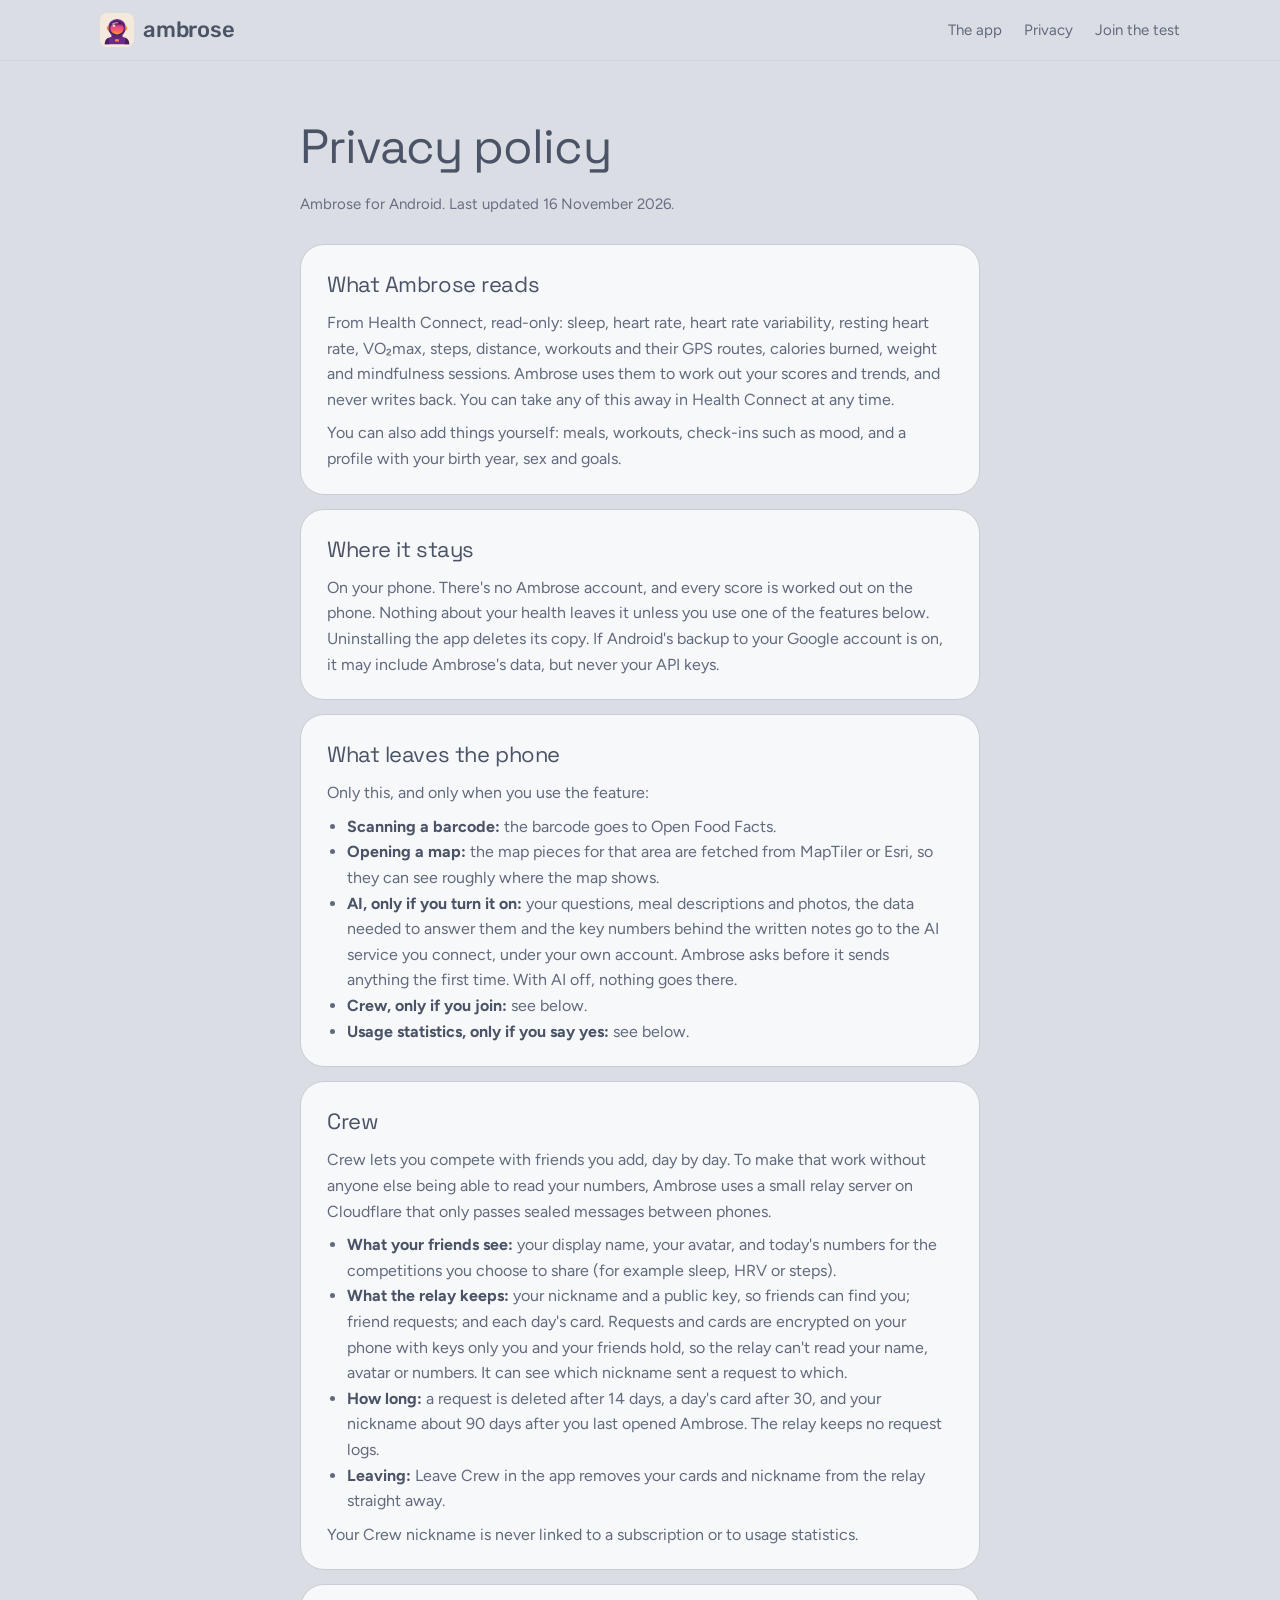
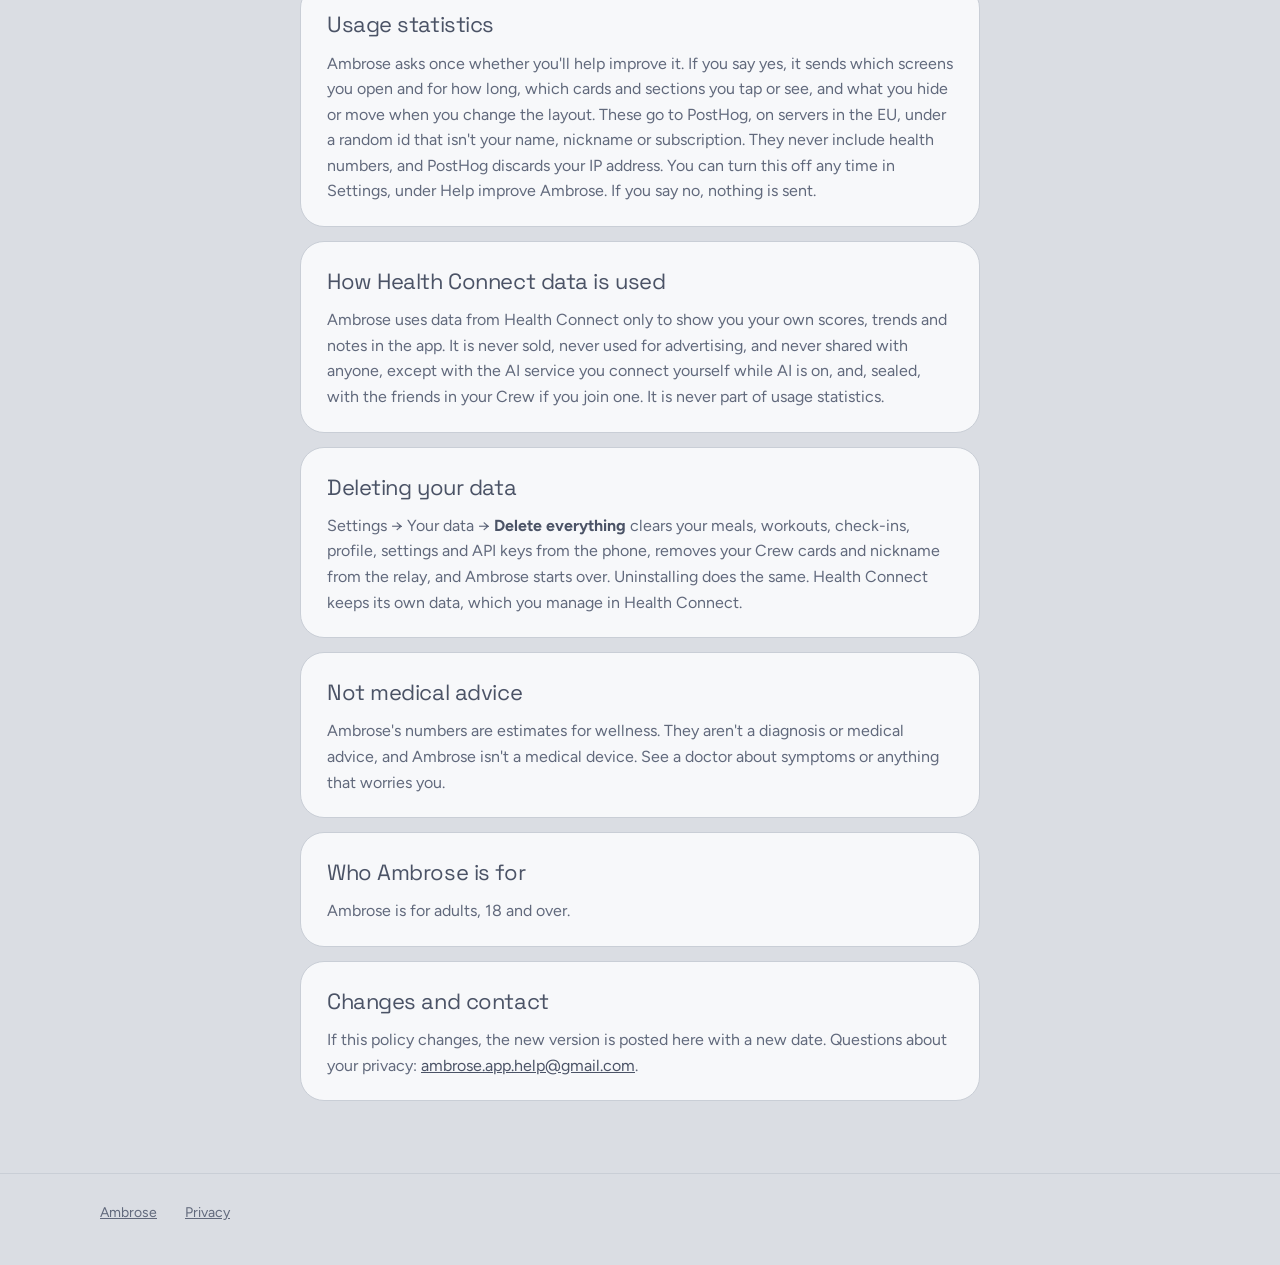
==== commit 078f3500: "Privacy: Crew and usage statistics; contact ambrose.app.help@gmail.com Co-Authored-By: Claude Opus 5" ====
--- a/privacy.html
+++ b/privacy.html
@@ -31,7 +31,7 @@
 
     <main class="wrap doc">
       <h1>Privacy policy</h1>
-      <p class="date">Ambrose for Android. Last updated 15 November 2026.</p>
+      <p class="date">Ambrose for Android. Last updated 16 November 2026.</p>
 
       <section>
         <h2>What Ambrose reads</h2>
@@ -50,8 +50,8 @@
       <section>
         <h2>Where it stays</h2>
         <p>
-          On your phone. There's no Ambrose account and no Ambrose server, so nobody receives your data from Ambrose.
-          Uninstalling the app deletes its copy. If Android's backup to your Google account is on, it may include
+          On your phone. There's no Ambrose account, and every score is worked out on the phone. Nothing about your
+          health leaves it unless you use one of the features below. Uninstalling the app deletes its copy. If Android's backup to your Google account is on, it may include
           Ambrose's data, but never your API keys.
         </p>
       </section>
@@ -70,7 +70,48 @@
             them and the key numbers behind the written notes go to the AI service you connect, under your own
             account. Ambrose asks before it sends anything the first time. With AI off, nothing goes there.
           </li>
+          <li><b>Crew, only if you join:</b> see below.</li>
+          <li><b>Usage statistics, only if you say yes:</b> see below.</li>
         </ul>
+      </section>
+
+      <section>
+        <h2>Crew</h2>
+        <p>
+          Crew lets you compete with friends you add, day by day. To make that work without anyone else being able to
+          read your numbers, Ambrose uses a small relay server on Cloudflare that only passes sealed messages between
+          phones.
+        </p>
+        <ul>
+          <li>
+            <b>What your friends see:</b> your display name, your avatar, and today's numbers for the competitions you
+            choose to share (for example sleep, HRV or steps).
+          </li>
+          <li>
+            <b>What the relay keeps:</b> your nickname and a public key, so friends can find you; friend requests; and
+            each day's card. Requests and cards are encrypted on your phone with keys only you and your friends hold,
+            so the relay can't read your name, avatar or numbers. It can see which nickname sent a request to which.
+          </li>
+          <li>
+            <b>How long:</b> a request is deleted after 14 days, a day's card after 30, and your nickname about 90 days after
+            you last opened Ambrose. The relay keeps no request logs.
+          </li>
+          <li>
+            <b>Leaving:</b> Leave Crew in the app removes your cards and nickname from the relay straight away.
+          </li>
+        </ul>
+        <p>Your Crew nickname is never linked to a subscription or to usage statistics.</p>
+      </section>
+
+      <section>
+        <h2>Usage statistics</h2>
+        <p>
+          Ambrose asks once whether you'll help improve it. If you say yes, it sends which screens you open and for how
+          long, which cards and sections you tap or see, and what you hide or move when you change the layout. These go
+          to PostHog, on servers in the EU, under a random id that isn't your name, nickname or subscription. They never
+          include health numbers, and PostHog discards your IP address. You can turn this off any time in Settings,
+          under Help improve Ambrose. If you say no, nothing is sent.
+        </p>
       </section>
 
       <section>
@@ -78,7 +119,8 @@
         <p>
           Ambrose uses data from Health Connect only to show you your own scores, trends and notes in the app. It is never
           sold, never used for advertising, and never shared with anyone, except with the AI service you connect
-          yourself, and only while AI is on.
+          yourself while AI is on, and, sealed, with the friends in your Crew if you join one. It is never part of usage
+          statistics.
         </p>
       </section>
 
@@ -86,7 +128,7 @@
         <h2>Deleting your data</h2>
         <p>
           Settings → Your data → <b>Delete everything</b> clears your meals, workouts, check-ins, profile, settings and
-          API keys from the phone, and Ambrose starts over. Uninstalling does the same. Health Connect keeps its own data,
+          API keys from the phone, removes your Crew cards and nickname from the relay, and Ambrose starts over. Uninstalling does the same. Health Connect keeps its own data,
           which you manage in Health Connect.
         </p>
       </section>
@@ -108,7 +150,7 @@
         <h2>Changes and contact</h2>
         <p>
           If this policy changes, the new version is posted here with a new date. Questions about your privacy:
-          <b>[contact address]</b>.
+          <a href="mailto:ambrose.app.help@gmail.com">ambrose.app.help@gmail.com</a>.
         </p>
       </section>
     </main>
